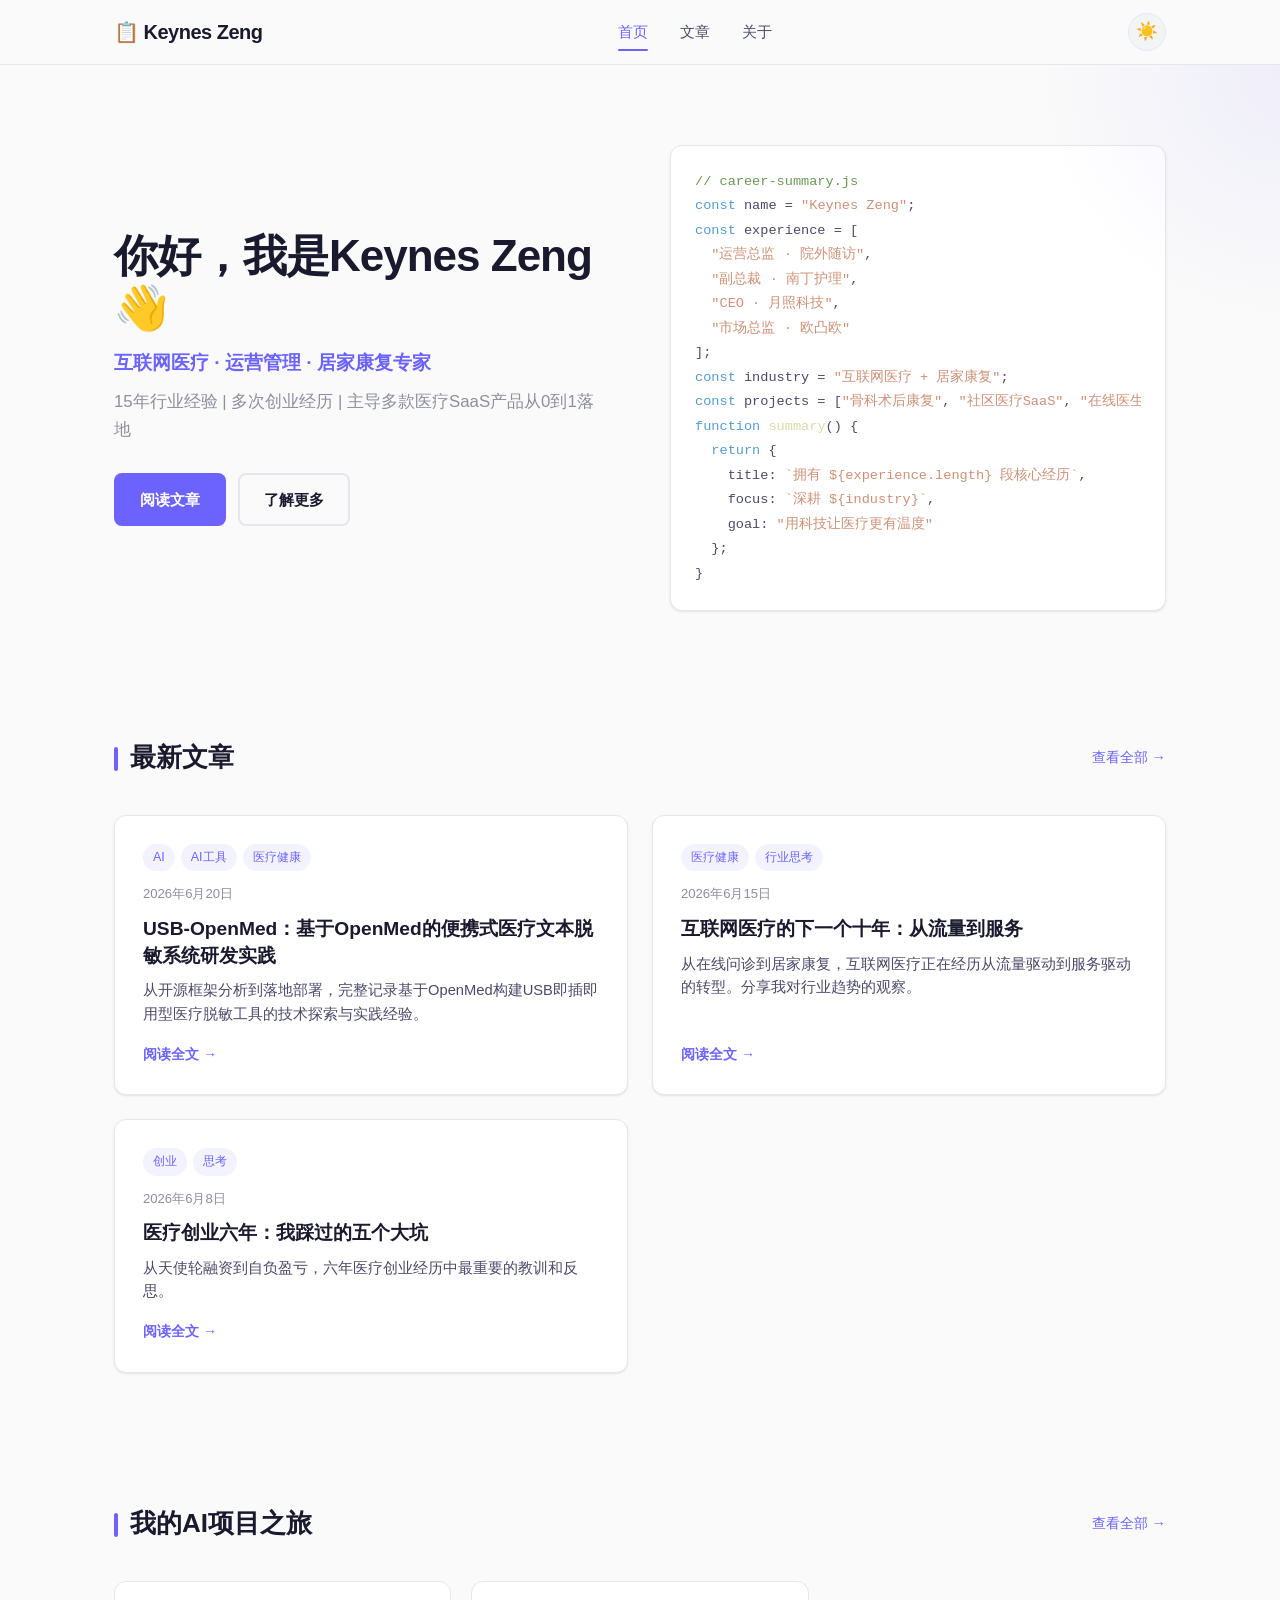
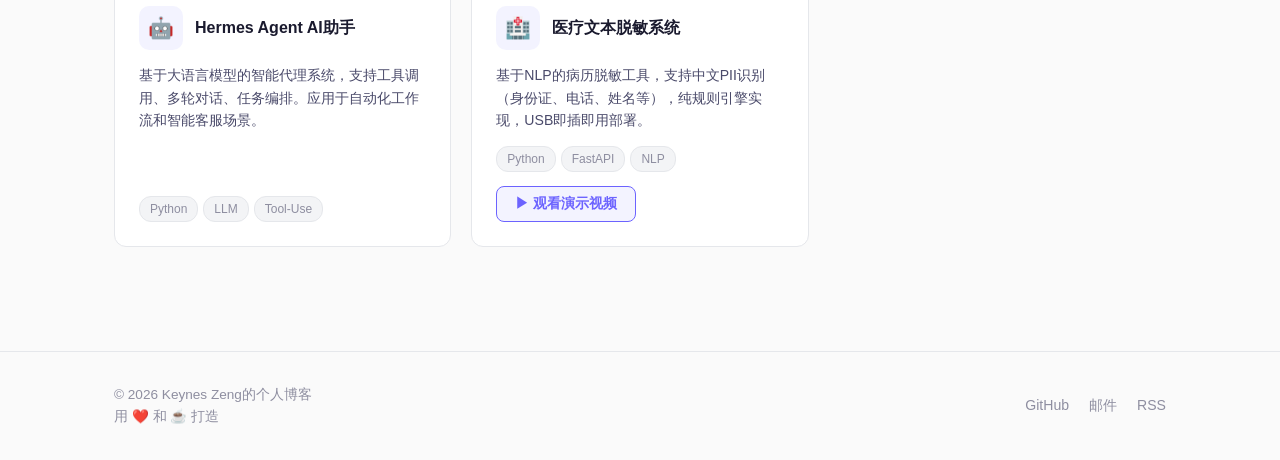
==== index.html @ 58625c30 "feat: 个人博客网站 v1.0 - 首页：Hero 区域 + 最新文章 + AI项目展示 - 文章列表页：标签筛选 + 分页 - 文章详情页：支持渲染文章正文 - 关于页：个人简介 + 工作经历 " ====
<!DOCTYPE html>
<html lang="zh-CN">
<head>
    <meta charset="UTF-8">
    <meta name="viewport" content="width=device-width, initial-scale=1.0">
    <title>Keynes Zeng | 个人博客</title>
    <meta name="description" content="Keynes Zeng的个人博客，分享医疗健康、运营管理与创业思考">
    <link rel="stylesheet" href="css/style.css">
</head>
<body>
    <!-- 导航栏 -->
    <header class="header">
        <div class="container header-inner">
            <a href="/" class="logo">📋 Keynes Zeng</a>
            <nav class="nav">
                <a href="/" class="nav-link active">首页</a>
                <a href="/blog.html" class="nav-link">文章</a>
                <a href="/about.html" class="nav-link">关于</a>
            </nav>
            <button id="themeToggle" class="theme-toggle" aria-label="切换主题">
                <span class="icon-sun">☀️</span>
                <span class="icon-moon">🌙</span>
            </button>
            <button class="mobile-menu-btn" id="mobileMenuBtn" aria-label="菜单">
                <span></span><span></span><span></span>
            </button>
        </div>
        <nav class="mobile-nav" id="mobileNav">
            <a href="/" class="nav-link active">首页</a>
            <a href="/blog.html" class="nav-link">文章</a>
            <a href="/about.html" class="nav-link">关于</a>
        </nav>
    </header>

    <!-- Hero 区域 -->
    <section class="hero">
        <div class="container">
            <div class="hero-content">
                <h1 class="hero-title">你好，我是Keynes Zeng 👋</h1>
                <p class="hero-subtitle">互联网医疗 · 运营管理 · 居家康复专家</p>
                <p class="hero-desc">15年行业经验 | 多次创业经历 | 主导多款医疗SaaS产品从0到1落地</p>
                <div class="hero-actions">
                    <a href="/blog.html" class="btn btn-primary">阅读文章</a>
                    <a href="/about.html" class="btn btn-outline">了解更多</a>
                </div>
            </div>
            <div class="hero-visual">
                <div class="hero-code-block">
                    <pre><code><span class="code-comment">// career-summary.js</span>
<span class="code-keyword">const</span> name = <span class="code-string">"Keynes Zeng"</span>;
<span class="code-keyword">const</span> experience = [
  <span class="code-string">"运营总监 · 院外随访"</span>,
  <span class="code-string">"副总裁 · 南丁护理"</span>,
  <span class="code-string">"CEO · 月照科技"</span>,
  <span class="code-string">"市场总监 · 欧凸欧"</span>
];
<span class="code-keyword">const</span> industry = <span class="code-string">"互联网医疗 + 居家康复"</span>;
<span class="code-keyword">const</span> projects = [<span class="code-string">"骨科术后康复"</span>, <span class="code-string">"社区医疗SaaS"</span>, <span class="code-string">"在线医生APP"</span>];
<span class="code-keyword">function</span> <span class="code-fn">summary</span>() {
  <span class="code-keyword">return</span> {
    title: <span class="code-string">`拥有 ${experience.length} 段核心经历`</span>,
    focus: <span class="code-string">`深耕 ${industry}`</span>,
    goal: <span class="code-string">"用科技让医疗更有温度"</span>
  };
}</code></pre>
                </div>
            </div>
        </div>
    </section>

    <!-- 最新文章 -->
    <section class="section">
        <div class="container">
            <div class="section-header">
                <h2 class="section-title">最新文章</h2>
                <a href="/blog.html" class="section-more">查看全部 →</a>
            </div>
            <div class="posts-grid" id="latestPosts">
                <!-- 由 JS 动态渲染 -->
            </div>
        </div>
    </section>

    <!-- 我的AI项目之旅 -->
    <section class="section">
        <div class="container">
            <div class="section-header">
                <h2 class="section-title">我的AI项目之旅</h2>
                <a href="/blog.html?tag=AI" class="section-more">查看全部 →</a>
            </div>
            <div class="ai-projects" id="aiProjects">
                <!-- 由JS动态渲染 -->
            </div>
        </div>
    </section>

    <!-- 视频播放弹窗 -->
    <div id="videoModal" class="video-modal" aria-hidden="true">
      <div class="video-modal-content">
        <button class="video-modal-close" aria-label="关闭">×</button>
        <video id="modalVideo" controls playsinline preload="metadata">
          <source src="" type="video/quicktime">
          <source src="" type="video/mp4">
          您的浏览器不支持 HTML5 视频播放。
        </video>
      </div>
    </div>

    <!-- 页脚 -->
    <footer class="footer">
        <div class="container footer-inner">
            <div class="footer-info">
                <p>© <span id="year"></span> Keynes Zeng的个人博客</p>
                <p>用 ❤️ 和 ☕ 打造</p>
            </div>
            <div class="footer-links">
                <a href="https://github.com" target="_blank" rel="noopener">GitHub</a>
                <a href="mailto:hello@example.com">邮件</a>
                <a href="#">RSS</a>
            </div>
        </div>
    </footer>

    <script src="js/posts.js"></script>
    <script src="js/main.js"></script>
</body>
</html>
---- css/style.css ----
/* ===== CSS 变量 & 重置 ===== */
:root {
  --bg-primary: #fafafa;
  --bg-secondary: #ffffff;
  --bg-alt: #f3f4f6;
  --text-primary: #1a1a2e;
  --text-secondary: #4a4a6a;
  --text-muted: #8e8ea0;
  --accent: #6c63ff;
  --accent-hover: #5a52e0;
  --accent-light: rgba(108, 99, 255, 0.08);
  --border: #e5e7eb;
  --card-shadow: 0 1px 3px rgba(0,0,0,0.06), 0 1px 2px rgba(0,0,0,0.04);
  --card-shadow-hover: 0 4px 20px rgba(0,0,0,0.08);
  --radius: 12px;
  --radius-sm: 8px;
  --max-width: 800px;
  --max-width-wide: 1100px;
  --font-sans: -apple-system, BlinkMacSystemFont, "Segoe UI", "PingFang SC", "Hiragino Sans GB", "Microsoft YaHei", sans-serif;
  --font-mono: "SF Mono", "Fira Code", "Cascadia Code", monospace;
  --transition: 0.25s cubic-bezier(0.4, 0, 0.2, 1);
}

/* 暗色模式 */
[data-theme="dark"] {
  --bg-primary: #0f0f23;
  --bg-secondary: #1a1a35;
  --bg-alt: #222244;
  --text-primary: #e8e8f0;
  --text-secondary: #b0b0c8;
  --text-muted: #6e6e8a;
  --accent: #8b83ff;
  --accent-hover: #a09aff;
  --accent-light: rgba(139, 131, 255, 0.12);
  --border: #2d2d50;
  --card-shadow: 0 1px 3px rgba(0,0,0,0.2);
  --card-shadow-hover: 0 4px 20px rgba(0,0,0,0.35);
}

*, *::before, *::after {
  margin: 0;
  padding: 0;
  box-sizing: border-box;
}

html {
  scroll-behavior: smooth;
}

body {
  font-family: var(--font-sans);
  background: var(--bg-primary);
  color: var(--text-primary);
  line-height: 1.7;
  transition: background var(--transition), color var(--transition);
  -webkit-font-smoothing: antialiased;
}

a {
  color: var(--accent);
  text-decoration: none;
  transition: color var(--transition);
}
a:hover { color: var(--accent-hover); }

img { max-width: 100%; height: auto; }

.container {
  max-width: var(--max-width-wide);
  margin: 0 auto;
  padding: 0 24px;
}

/* ===== 导航栏 ===== */
.header {
  position: sticky;
  top: 0;
  z-index: 100;
  background: rgba(250, 250, 250, 0.8);
  backdrop-filter: blur(12px);
  -webkit-backdrop-filter: blur(12px);
  border-bottom: 1px solid var(--border);
  transition: background var(--transition), border-color var(--transition);
}
[data-theme="dark"] .header {
  background: rgba(15, 15, 35, 0.8);
}

.header-inner {
  display: flex;
  align-items: center;
  justify-content: space-between;
  height: 64px;
}

.logo {
  font-size: 1.25rem;
  font-weight: 700;
  color: var(--text-primary) !important;
  letter-spacing: -0.5px;
}
.logo:hover { color: var(--accent) !important; }

.nav { display: flex; gap: 32px; }
.nav-link {
  color: var(--text-secondary) !important;
  font-size: 0.938rem;
  font-weight: 500;
  position: relative;
  padding: 4px 0;
}
.nav-link::after {
  content: '';
  position: absolute;
  bottom: -2px;
  left: 0;
  width: 0;
  height: 2px;
  background: var(--accent);
  transition: width var(--transition);
  border-radius: 1px;
}
.nav-link:hover { color: var(--accent) !important; }
.nav-link:hover::after { width: 100%; }
.nav-link.active { color: var(--accent) !important; }
.nav-link.active::after { width: 100%; }

.theme-toggle {
  background: var(--bg-alt);
  border: 1px solid var(--border);
  border-radius: 50%;
  width: 38px;
  height: 38px;
  display: flex;
  align-items: center;
  justify-content: center;
  cursor: pointer;
  font-size: 1.1rem;
  transition: all var(--transition);
  color: var(--text-primary);
}
.theme-toggle:hover {
  border-color: var(--accent);
  background: var(--accent-light);
}
.icon-sun, .icon-moon { line-height: 1; }
[data-theme="dark"] .icon-sun { display: none; }
[data-theme="light"] .icon-moon { display: none; }

.mobile-menu-btn {
  display: none;
  background: none;
  border: none;
  cursor: pointer;
  padding: 8px;
  flex-direction: column;
  gap: 4px;
}
.mobile-menu-btn span {
  display: block;
  width: 22px;
  height: 2px;
  background: var(--text-primary);
  border-radius: 2px;
  transition: all var(--transition);
}
.mobile-nav {
  display: none;
  padding: 16px 24px 20px;
  border-bottom: 1px solid var(--border);
  background: var(--bg-secondary);
}
.mobile-nav .nav-link {
  display: block;
  padding: 10px 0;
  font-size: 1rem;
}

/* ===== Hero ===== */
.hero {
  padding: 80px 0 60px;
  position: relative;
  overflow: hidden;
}
.hero::before {
  content: '';
  position: absolute;
  top: -40%;
  right: -20%;
  width: 500px;
  height: 500px;
  background: radial-gradient(circle, var(--accent-light) 0%, transparent 70%);
  pointer-events: none;
}
.hero .container {
  display: flex;
  align-items: center;
  gap: 60px;
}
.hero-content { flex: 1; }
.hero-title {
  font-size: 2.75rem;
  font-weight: 800;
  line-height: 1.2;
  margin-bottom: 12px;
  letter-spacing: -1px;
}
.hero-subtitle {
  font-size: 1.2rem;
  color: var(--accent);
  font-weight: 600;
  margin-bottom: 8px;
}
.hero-desc {
  font-size: 1.05rem;
  color: var(--text-muted);
  margin-bottom: 28px;
}
.hero-actions { display: flex; gap: 12px; }
.hero-visual { flex: 1; min-width: 0; }

.hero-code-block {
  background: var(--bg-secondary);
  border: 1px solid var(--border);
  border-radius: var(--radius);
  padding: 24px;
  box-shadow: var(--card-shadow);
}
.hero-code-block pre {
  font-family: var(--font-mono);
  font-size: 0.85rem;
  line-height: 1.8;
  overflow-x: auto;
  color: var(--text-secondary);
}
.code-comment { color: #6a9955; }
.code-keyword { color: #569cd6; }
.code-string { color: #ce9178; }
.code-fn { color: #dcdcaa; }
.code-built { color: #4ec9b0; }

/* ===== 按钮 ===== */
.btn {
  display: inline-flex;
  align-items: center;
  gap: 8px;
  padding: 12px 24px;
  border-radius: var(--radius-sm);
  font-size: 0.938rem;
  font-weight: 600;
  cursor: pointer;
  transition: all var(--transition);
  border: 2px solid transparent;
}
.btn-primary {
  background: var(--accent);
  color: #fff !important;
}
.btn-primary:hover {
  background: var(--accent-hover);
  transform: translateY(-1px);
  box-shadow: 0 4px 12px rgba(108, 99, 255, 0.3);
}
.btn-outline {
  border-color: var(--border);
  color: var(--text-primary) !important;
  background: transparent;
}
.btn-outline:hover {
  border-color: var(--accent);
  color: var(--accent) !important;
}

/* ===== 通用 Section ===== */
.section {
  padding: 64px 0;
}
.section-alt { background: var(--bg-alt); }

.section-header {
  display: flex;
  align-items: center;
  justify-content: space-between;
  margin-bottom: 36px;
}
.section-title {
  font-size: 1.625rem;
  font-weight: 700;
  position: relative;
}
.section-title::before {
  content: '';
  display: inline-block;
  width: 4px;
  height: 24px;
  background: var(--accent);
  border-radius: 2px;
  margin-right: 12px;
  vertical-align: middle;
}
.section-more {
  font-size: 0.9rem;
  font-weight: 500;
  color: var(--accent);
}

/* ===== 文章卡片 ===== */
.posts-grid {
  display: grid;
  grid-template-columns: repeat(auto-fill, minmax(340px, 1fr));
  gap: 24px;
}

.post-card {
  background: var(--bg-secondary);
  border: 1px solid var(--border);
  border-radius: var(--radius);
  padding: 28px;
  box-shadow: var(--card-shadow);
  transition: all var(--transition);
  display: flex;
  flex-direction: column;
}
.post-card:hover {
  transform: translateY(-3px);
  box-shadow: var(--card-shadow-hover);
  border-color: var(--accent);
}

.post-tags {
  display: flex;
  flex-wrap: wrap;
  gap: 6px;
  margin-bottom: 12px;
}
.post-tag {
  display: inline-block;
  padding: 3px 10px;
  border-radius: 20px;
  font-size: 0.78rem;
  font-weight: 500;
  background: var(--accent-light);
  color: var(--accent);
}
.post-date {
  font-size: 0.82rem;
  color: var(--text-muted);
  margin-bottom: 10px;
}
.post-card h3 {
  font-size: 1.2rem;
  font-weight: 700;
  margin-bottom: 10px;
  line-height: 1.4;
}
.post-card h3 a {
  color: var(--text-primary) !important;
}
.post-card h3 a:hover { color: var(--accent) !important; }
.post-excerpt {
  color: var(--text-secondary);
  font-size: 0.92rem;
  line-height: 1.6;
  margin-bottom: 16px;
  flex: 1;
}
.post-read-more {
  font-size: 0.88rem;
  font-weight: 600;
  color: var(--accent);
  align-self: flex-start;
}

/* ===== 文章详情页 ===== */
.post-article {
  max-width: var(--max-width);
  margin: 0 auto;
}
.post-article-header {
  text-align: center;
  margin-bottom: 48px;
}
.post-article-header h1 {
  font-size: 2.2rem;
  font-weight: 800;
  line-height: 1.3;
  margin-bottom: 16px;
  letter-spacing: -0.5px;
}
.post-article-header .post-meta {
  display: flex;
  justify-content: center;
  gap: 16px;
  color: var(--text-muted);
  font-size: 0.9rem;
}
.post-article-body {
  font-size: 1.05rem;
  line-height: 1.85;
  color: var(--text-secondary);
}
.post-article-body h2 {
  font-size: 1.5rem;
  margin: 36px 0 16px;
  color: var(--text-primary);
}
.post-article-body h3 {
  font-size: 1.25rem;
  margin: 28px 0 12px;
  color: var(--text-primary);
}
.post-article-body p {
  margin-bottom: 20px;
}
.post-article-body ul, .post-article-body ol {
  margin: 12px 0 20px 24px;
}
.post-article-body li { margin-bottom: 6px; }
.post-article-body blockquote {
  border-left: 4px solid var(--accent);
  padding: 12px 20px;
  margin: 24px 0;
  background: var(--accent-light);
  border-radius: 0 var(--radius-sm) var(--radius-sm) 0;
  color: var(--text-secondary);
}
.post-article-body table {
  width: 100%;
  border-collapse: collapse;
  margin: 20px 0;
  font-size: 0.92rem;
}
.post-article-body th,
.post-article-body td {
  border: 1px solid var(--border);
  padding: 10px 14px;
  text-align: left;
}
.post-article-body th {
  background: var(--bg-alt);
  font-weight: 600;
  color: var(--text-primary);
}
.post-article-body td {
  color: var(--text-secondary);
}
.post-article-body tr:nth-child(even) td {
  background: var(--bg-alt);
}
.post-article-body ol {
  margin: 12px 0 20px 24px;
  list-style-type: decimal;
}
.post-article-body pre {
  background: var(--bg-alt);
  border: 1px solid var(--border);
  border-radius: var(--radius-sm);
  padding: 20px;
  overflow-x: auto;
  margin: 20px 0;
  font-family: var(--font-mono);
  font-size: 0.88rem;
  line-height: 1.7;
  color: var(--text-primary);
}
.post-article-body code {
  font-family: var(--font-mono);
  font-size: 0.88em;
  background: var(--accent-light);
  padding: 2px 6px;
  border-radius: 4px;
}
.post-article-body pre code {
  background: none;
  padding: 0;
}

/* ===== 分类卡片 ===== */
.categories-grid {
  display: grid;
  grid-template-columns: repeat(auto-fill, minmax(220px, 1fr));
  gap: 20px;
}
.category-card {
  background: var(--bg-secondary);
  border: 1px solid var(--border);
  border-radius: var(--radius);
  padding: 28px 24px;
  text-align: center;
  transition: all var(--transition);
  color: var(--text-primary) !important;
  display: block;
}
.category-card:hover {
  transform: translateY(-3px);
  box-shadow: var(--card-shadow-hover);
  border-color: var(--accent);
  color: var(--text-primary) !important;
}
.category-icon {
  font-size: 2rem;
  margin-bottom: 12px;
}
.category-card h3 {
  font-size: 1.1rem;
  font-weight: 700;
  margin-bottom: 6px;
}
.category-card p {
  font-size: 0.85rem;
  color: var(--text-muted);
}

/* ===== 关于页面 ===== */
.page-header {
  padding: 60px 0 20px;
  text-align: center;
}
.page-header h1 {
  font-size: 2.2rem;
  font-weight: 800;
}

.about-content {
  display: flex;
  gap: 48px;
  max-width: var(--max-width);
  margin: 0 auto;
  padding-top: 20px;
}
.about-avatar { flex-shrink: 0; }
.avatar-placeholder {
  width: 160px;
  height: 160px;
  border-radius: 50%;
  background: var(--accent-light);
  display: flex;
  align-items: center;
  justify-content: center;
  font-size: 3.5rem;
  border: 3px solid var(--accent);
}
.avatar-img {
  width: 160px;
  height: 160px;
  border-radius: 50%;
  object-fit: cover;
  border: 3px solid var(--accent);
}

/* 工作经历卡片 */
.exp-item {
  background: var(--bg-secondary);
  border: 1px solid var(--border);
  border-radius: var(--radius);
  padding: 20px 24px;
  margin-bottom: 16px;
  transition: all var(--transition);
}
.exp-item:hover {
  border-color: var(--accent);
  box-shadow: var(--card-shadow-hover);
}
.exp-header {
  display: flex;
  flex-wrap: wrap;
  align-items: baseline;
  gap: 8px;
  margin-bottom: 10px;
}
.exp-header strong {
  font-size: 1.05rem;
  color: var(--text-primary);
}
.exp-role {
  font-size: 0.85rem;
  color: var(--accent);
  font-weight: 600;
  padding: 2px 10px;
  background: var(--accent-light);
  border-radius: 12px;
}
.exp-date {
  font-size: 0.82rem;
  color: var(--text-muted);
  margin-left: auto;
}
.exp-detail {
  list-style: disc;
  padding-left: 20px;
  margin: 8px 0;
}
.exp-detail li {
  color: var(--text-secondary);
  font-size: 0.92rem;
  line-height: 1.7;
}
.exp-result {
  color: var(--text-secondary);
  font-size: 0.9rem;
  margin-top: 6px;
  padding: 8px 12px;
  background: var(--bg-alt);
  border-radius: var(--radius-sm);
}

/* ===== AI项目之旅 ===== */
.ai-projects {
  display: grid;
  grid-template-columns: repeat(auto-fill, minmax(300px, 1fr));
  gap: 20px;
}
.ai-project-card {
  background: var(--bg-secondary);
  border: 1px solid var(--border);
  border-radius: var(--radius);
  padding: 24px;
  transition: all var(--transition);
  display: flex;
  flex-direction: column;
}
.ai-project-card:hover {
  transform: translateY(-3px);
  box-shadow: var(--card-shadow-hover);
  border-color: var(--accent);
}
.ai-project-header {
  display: flex;
  align-items: center;
  gap: 12px;
  margin-bottom: 14px;
}
.ai-project-icon {
  width: 44px;
  height: 44px;
  border-radius: 10px;
  background: var(--accent-light);
  display: flex;
  align-items: center;
  justify-content: center;
  font-size: 1.3rem;
  flex-shrink: 0;
}
.ai-project-header h3 {
  font-size: 1rem;
  font-weight: 700;
  line-height: 1.3;
  color: var(--text-primary);
}
.ai-project-desc {
  color: var(--text-secondary);
  font-size: 0.88rem;
  line-height: 1.6;
  margin-bottom: 14px;
  flex: 1;
}
.ai-project-tools {
  display: flex;
  flex-wrap: wrap;
  gap: 5px;
}
.ai-project-tool {
  font-size: 0.75rem;
  padding: 2px 10px;
  border-radius: 12px;
  background: var(--bg-alt);
  color: var(--text-muted);
  border: 1px solid var(--border);
}
.ai-video-btn {
  margin-top: 14px;
  padding: 8px 18px;
  border: 1px solid var(--accent);
  border-radius: var(--radius-sm);
  background: var(--accent-light);
  color: var(--accent);
  font-size: 0.85rem;
  font-weight: 600;
  cursor: pointer;
  transition: all var(--transition);
  align-self: flex-start;
}
.ai-video-btn:hover {
  background: var(--accent);
  color: #fff;
}

/* ===== 视频弹窗 ===== */
.video-modal {
  position: fixed;
  inset: 0;
  z-index: 1000;
  background: rgba(0, 0, 0, 0.85);
  backdrop-filter: blur(8px);
  -webkit-backdrop-filter: blur(8px);
  display: none;
  align-items: center;
  justify-content: center;
  padding: 40px 20px;
}
.video-modal.active {
  display: flex;
}
.video-modal-content {
  position: relative;
  max-width: 900px;
  width: 100%;
  max-height: 90vh;
  border-radius: var(--radius);
  overflow: hidden;
  background: var(--bg-secondary);
  box-shadow: 0 8px 40px rgba(0, 0, 0, 0.5);
}
.video-modal-close {
  position: absolute;
  top: 10px;
  right: 16px;
  z-index: 10;
  width: 40px;
  height: 40px;
  border: none;
  border-radius: 50%;
  background: rgba(0, 0, 0, 0.7);
  color: #fff;
  font-size: 1.5rem;
  cursor: pointer;
  display: flex;
  align-items: center;
  justify-content: center;
  transition: background var(--transition);
}
.video-modal-close:hover {
  background: rgba(0, 0, 0, 0.9);
}
#modalVideo {
  width: 100%;
  display: block;
  max-height: 80vh;
}
@media (max-width: 600px) {
  #modalVideo {
    max-height: 60vh;
  }
  .video-modal-content {
    border-radius: 0;
  }
}
.about-text { flex: 1; }
.about-text h2 {
  font-size: 1.6rem;
  margin-bottom: 16px;
}
.about-text h3 {
  font-size: 1.15rem;
  margin: 24px 0 12px;
  color: var(--accent);
}
.about-text p {
  color: var(--text-secondary);
  margin-bottom: 14px;
  font-size: 1rem;
  line-height: 1.8;
}

.skills-list {
  display: flex;
  flex-wrap: wrap;
  gap: 8px;
}
.skill-tag {
  padding: 5px 14px;
  border-radius: 20px;
  font-size: 0.82rem;
  font-weight: 500;
  background: var(--accent-light);
  color: var(--accent);
  border: 1px solid transparent;
  transition: all var(--transition);
}
.skill-tag:hover {
  border-color: var(--accent);
}

.contact-list {
  list-style: none;
  padding: 0;
}
.contact-list li {
  padding: 6px 0;
  color: var(--text-secondary);
  font-size: 0.95rem;
}

/* ===== 标签筛选 ===== */
.tag-filters {
  display: flex;
  justify-content: center;
  gap: 10px;
  margin-top: 20px;
  flex-wrap: wrap;
}
.tag-btn {
  padding: 7px 18px;
  border-radius: 20px;
  border: 1px solid var(--border);
  background: var(--bg-secondary);
  color: var(--text-secondary);
  cursor: pointer;
  font-size: 0.88rem;
  font-weight: 500;
  transition: all var(--transition);
}
.tag-btn:hover {
  border-color: var(--accent);
  color: var(--accent);
}
.tag-btn.active {
  background: var(--accent);
  color: #fff;
  border-color: var(--accent);
}

/* ===== 分页 ===== */
.pagination {
  display: flex;
  justify-content: center;
  gap: 8px;
  margin-top: 40px;
}
.page-btn {
  width: 38px;
  height: 38px;
  border-radius: var(--radius-sm);
  border: 1px solid var(--border);
  background: var(--bg-secondary);
  color: var(--text-secondary);
  cursor: pointer;
  font-size: 0.9rem;
  font-weight: 500;
  transition: all var(--transition);
  display: flex;
  align-items: center;
  justify-content: center;
}
.page-btn:hover:not(.active):not(.disabled) {
  border-color: var(--accent);
  color: var(--accent);
}
.page-btn.active {
  background: var(--accent);
  color: #fff;
  border-color: var(--accent);
}
.page-btn.disabled {
  opacity: 0.4;
  cursor: not-allowed;
}

/* ===== 页脚 ===== */
.footer {
  border-top: 1px solid var(--border);
  padding: 32px 0;
  margin-top: 40px;
}
.footer-inner {
  display: flex;
  justify-content: space-between;
  align-items: center;
}
.footer-info p {
  color: var(--text-muted);
  font-size: 0.85rem;
  line-height: 1.6;
}
.footer-links {
  display: flex;
  gap: 20px;
}
.footer-links a {
  color: var(--text-muted) !important;
  font-size: 0.88rem;
}
.footer-links a:hover { color: var(--accent) !important; }

/* ===== 响应式 ===== */
@media (max-width: 768px) {
  .nav { display: none; }
  .mobile-menu-btn { display: flex; }
  .mobile-nav.open { display: block; }

  .hero { padding: 48px 0 40px; }
  .hero .container { flex-direction: column; gap: 32px; }
  .hero-title { font-size: 2rem; }
  .hero-visual { width: 100%; }
  .hero-actions { flex-wrap: wrap; }

  .posts-grid { grid-template-columns: 1fr; }
  .categories-grid { grid-template-columns: repeat(2, 1fr); }

  .about-content { flex-direction: column; align-items: center; text-align: center; }

  .page-header h1 { font-size: 1.8rem; }
  .post-article-header h1 { font-size: 1.6rem; }

  .footer-inner { flex-direction: column; gap: 12px; text-align: center; }

  .section-title { font-size: 1.35rem; }
}

@media (max-width: 480px) {
  .categories-grid { grid-template-columns: 1fr; }
  .container { padding: 0 16px; }
  .hero-title { font-size: 1.7rem; }
}
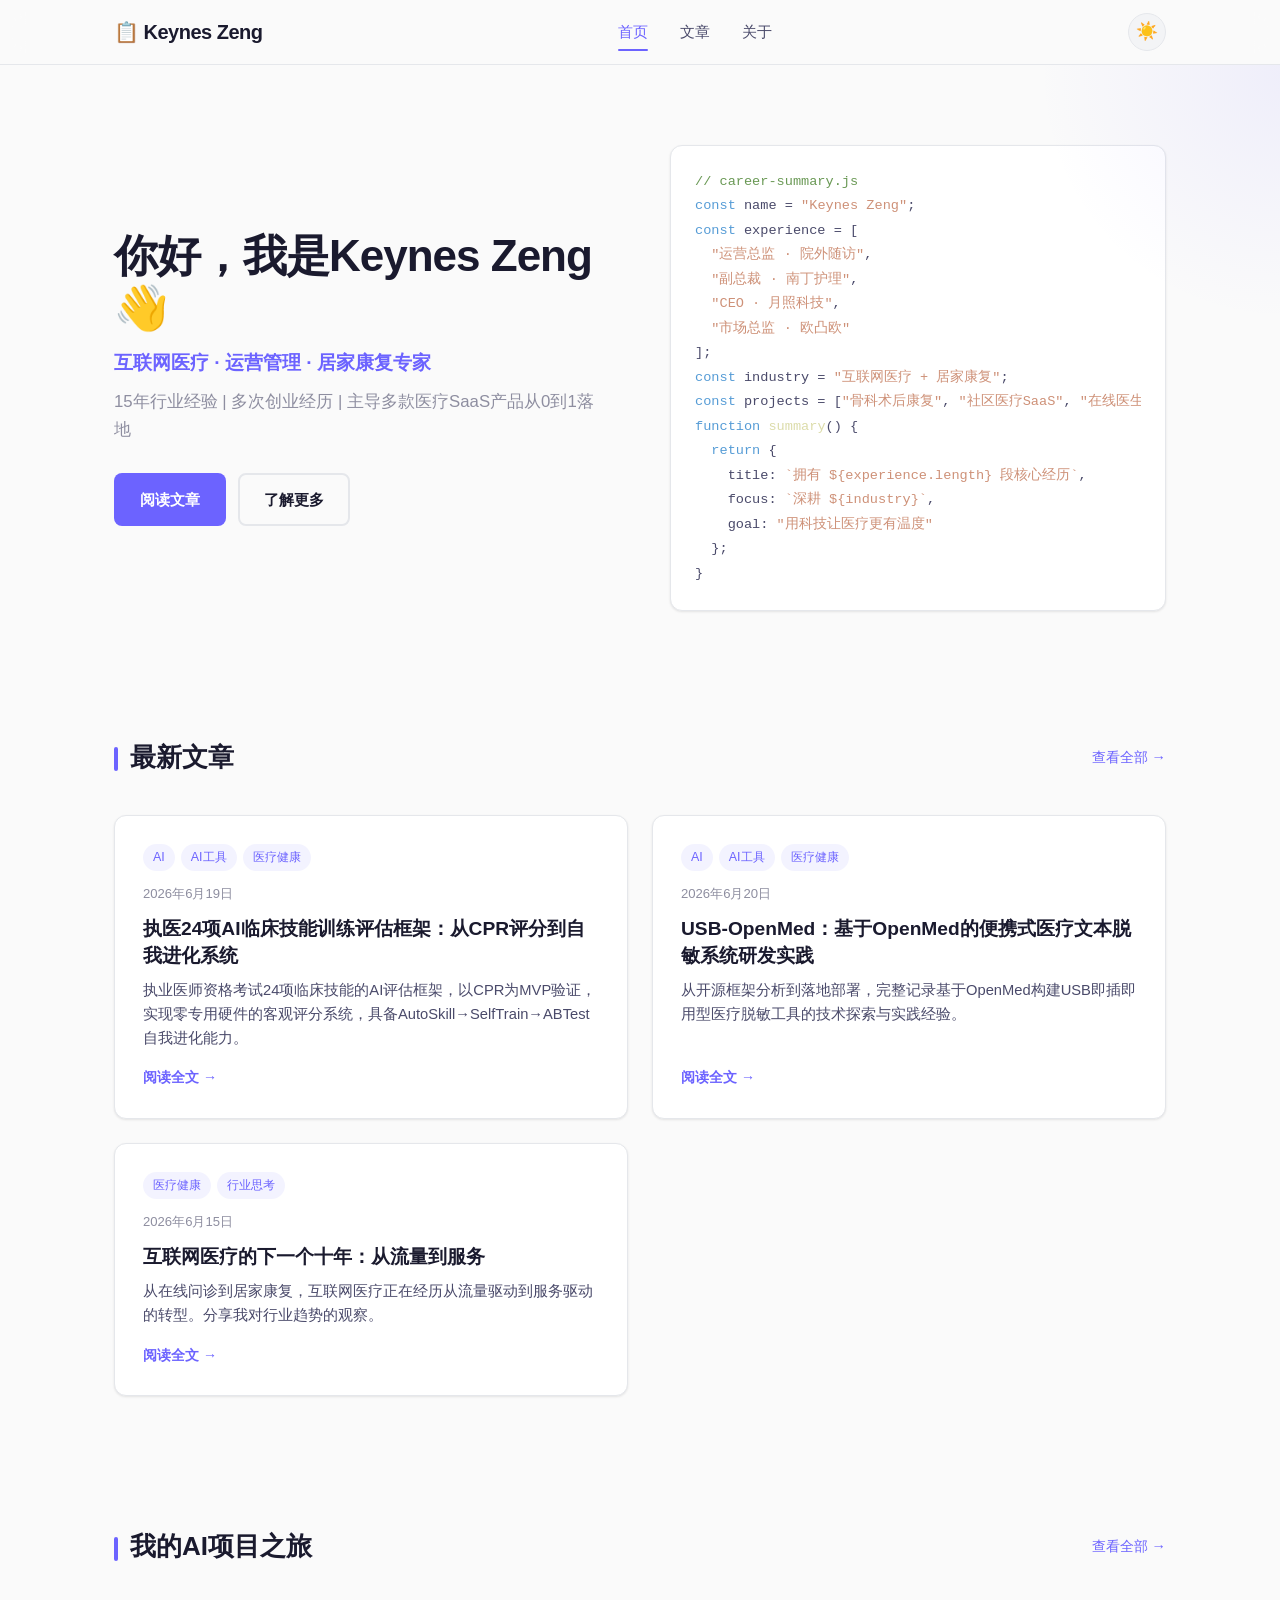
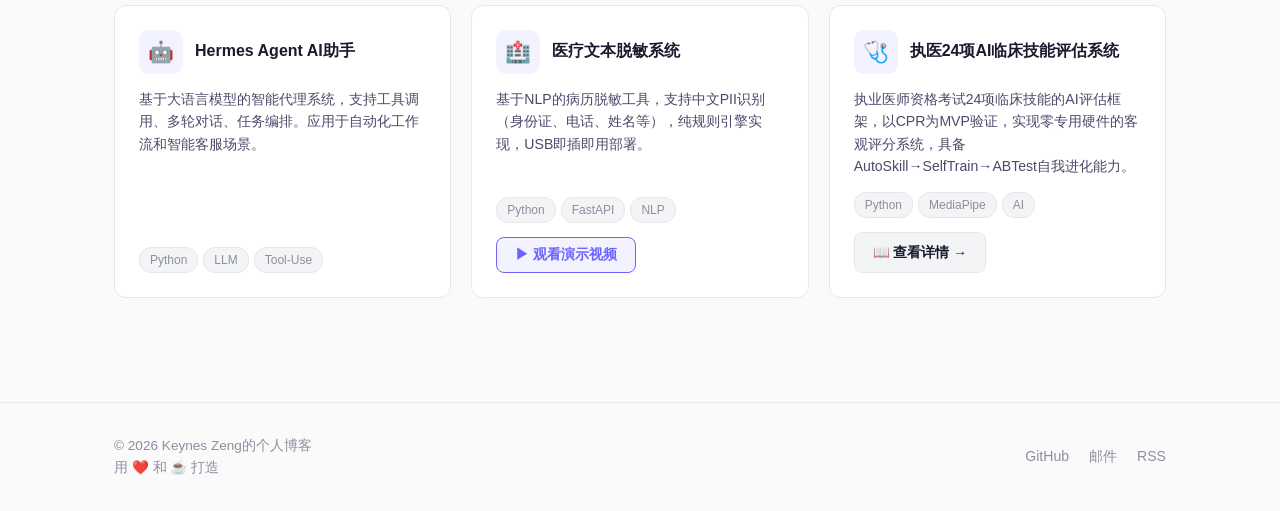
==== commit 2646c827: "feat: GEO优化 - 添加sitemap.xml、robots.txt、Schema.org结构化数据、Meta标签优化、内部链接" ====
--- a/index.html
+++ b/index.html
@@ -3,8 +3,27 @@
 <head>
     <meta charset="UTF-8">
     <meta name="viewport" content="width=device-width, initial-scale=1.0">
-    <title>Keynes Zeng | 个人博客</title>
-    <meta name="description" content="Keynes Zeng的个人博客，分享医疗健康、运营管理与创业思考">
+    <title>Keynes Zeng | 个人博客 - 记录技术、医疗AI项目与日常思考</title>
+    <meta name="description" content="Keynes Zeng 的个人博客，记录技术、医疗AI项目与日常思考。内容包括执医24项AI临床技能评估、USB-OpenMed医疗文本脱敏系统、互联网医疗行业分析等。">
+    <meta name="keywords" content="Keynes Zeng, 个人博客, 医疗AI, AI临床技能评估, USB-OpenMed, 医疗文本脱敏, 执医24项, 开发者博客, CPR评分, MediaPipe, 自我进化系统">
+    <meta name="author" content="Keynes Zeng">
+    <meta name="language" content="zh-CN">
+    <meta name="theme-color" content="#3b82f6">
+    
+    <!-- Open Graph / 社交媒体 -->
+    <meta property="og:type" content="website">
+    <meta property="og:url" content="https://keyneszeng.github.io/keyneszeng/">
+    <meta property="og:title" content="Keynes Zeng | 个人博客">
+    <meta property="og:description" content="记录技术、医疗AI项目与日常思考">
+    <meta property="og:site_name" content="Keynes Zeng 博客">
+    <meta property="og:locale" content="zh_CN">
+    
+    <!-- Twitter Card -->
+    <meta name="twitter:card" content="summary">
+    <meta name="twitter:url" content="https://keyneszeng.github.io/keyneszeng/">
+    <meta name="twitter:title" content="Keynes Zeng | 个人博客">
+    <meta name="twitter:description" content="记录技术、医疗AI项目与日常思考">
+    
     <link rel="stylesheet" href="css/style.css">
 </head>
 <body>
--- a/css/style.css
+++ b/css/style.css
@@ -684,6 +684,27 @@
   background: var(--accent);
   color: #fff;
 }
+.ai-project-link {
+  margin-top: 14px;
+  display: inline-flex;
+  align-items: center;
+  gap: 4px;
+  padding: 8px 18px;
+  border-radius: var(--radius-sm);
+  background: var(--bg-alt);
+  color: var(--text);
+  font-size: 0.85rem;
+  font-weight: 600;
+  text-decoration: none;
+  border: 1px solid var(--border);
+  transition: all var(--transition);
+  align-self: flex-start;
+}
+.ai-project-link:hover {
+  background: var(--accent);
+  color: #fff;
+  border-color: var(--accent);
+}
 
 /* ===== 视频弹窗 ===== */
 .video-modal {
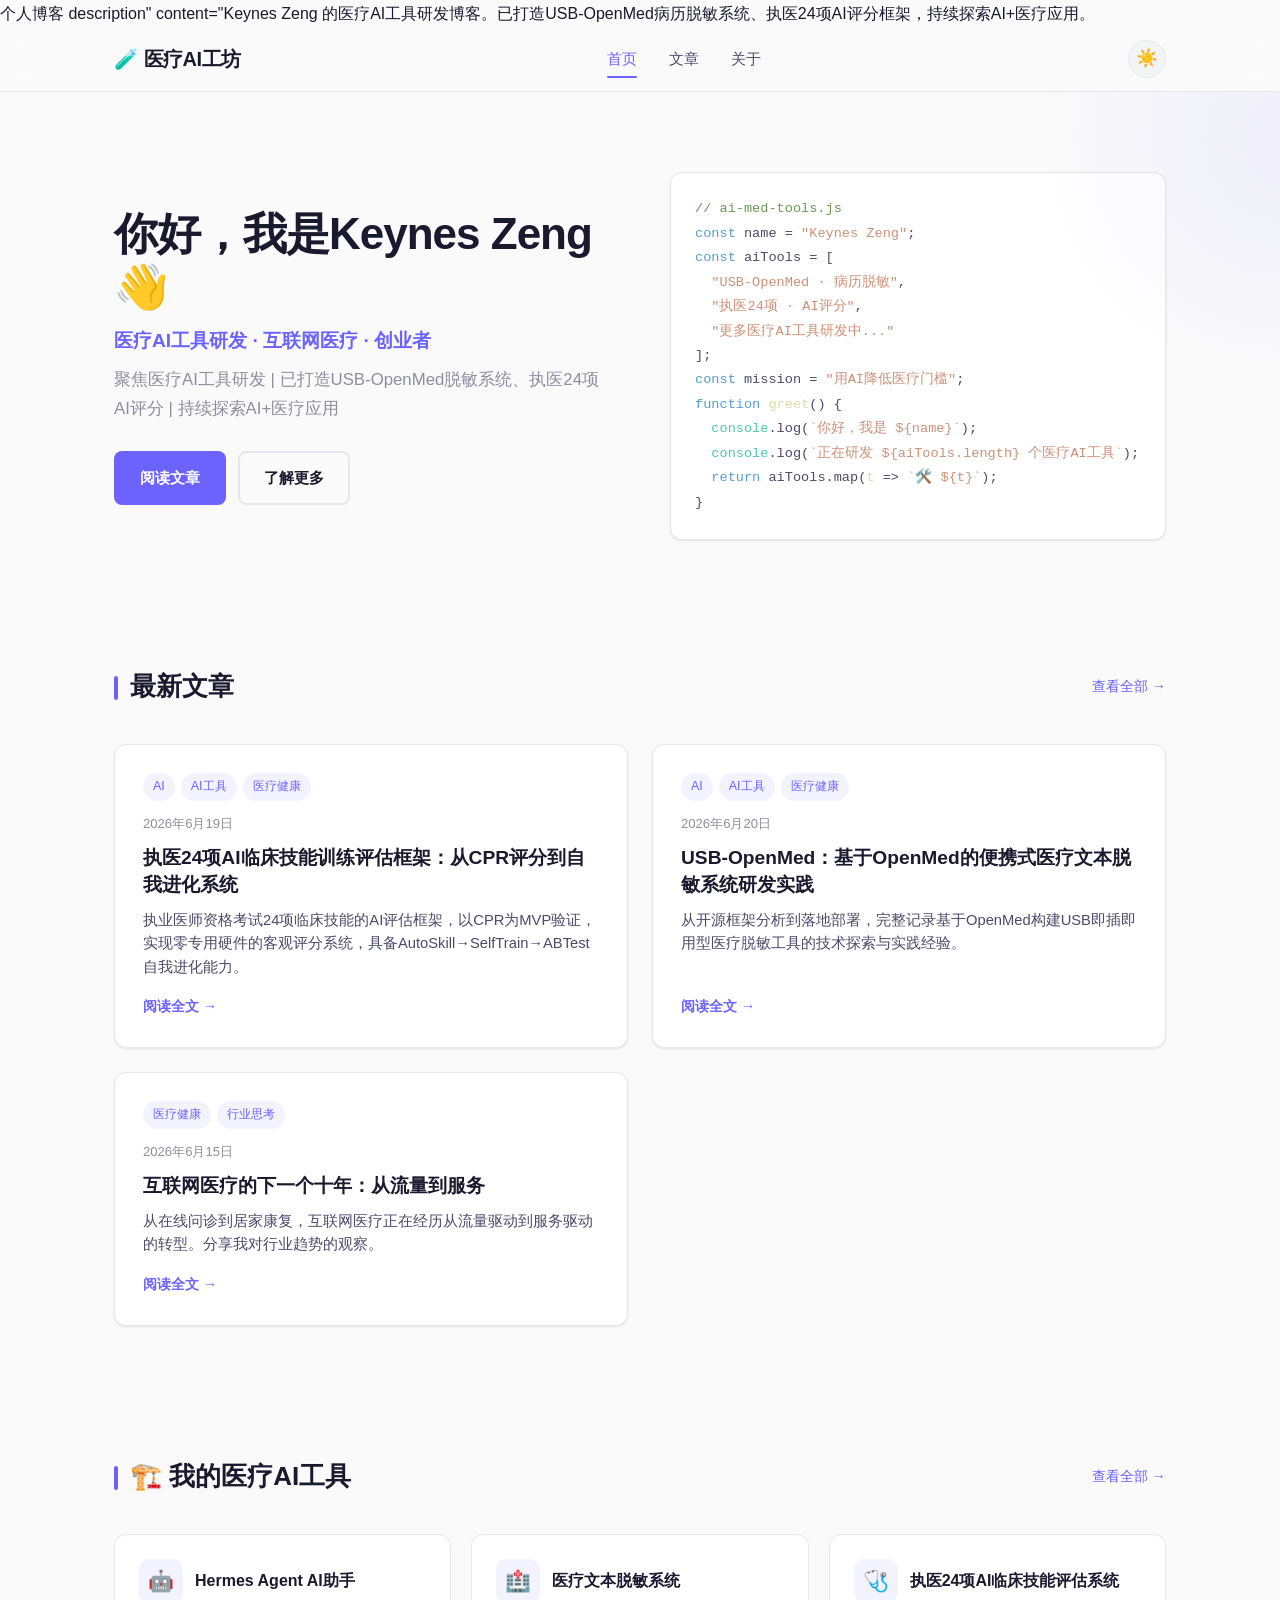
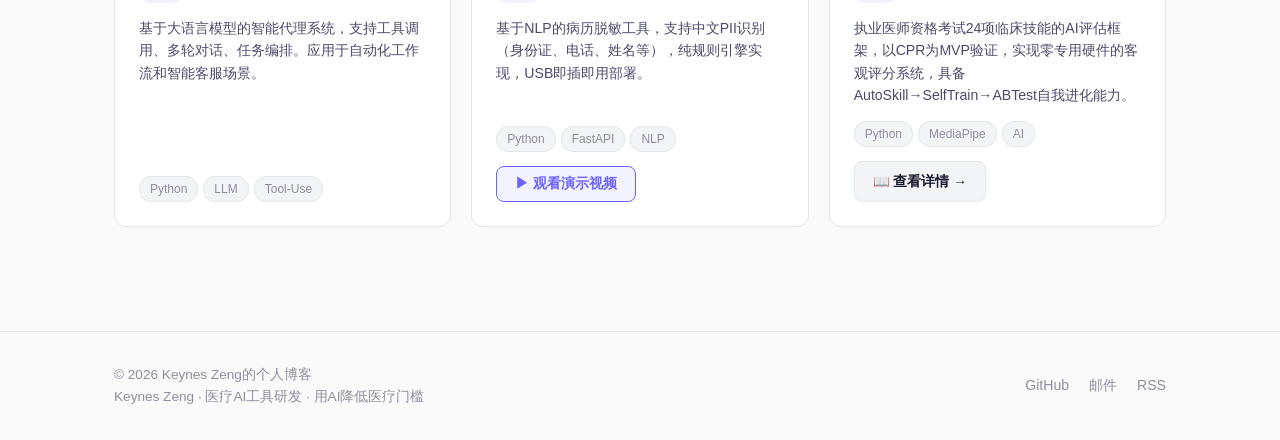
==== commit b95215d0: "feat: 博客格调全面升级 - 从个人博客焕新为医疗AI工坊" ====
--- a/index.html
+++ b/index.html
@@ -3,9 +3,9 @@
 <head>
     <meta charset="UTF-8">
     <meta name="viewport" content="width=device-width, initial-scale=1.0">
-    <title>Keynes Zeng | 个人博客 - 记录技术、医疗AI项目与日常思考</title>
-    <meta name="description" content="Keynes Zeng 的个人博客，记录技术、医疗AI项目与日常思考。内容包括执医24项AI临床技能评估、USB-OpenMed医疗文本脱敏系统、互联网医疗行业分析等。">
-    <meta name="keywords" content="Keynes Zeng, 个人博客, 医疗AI, AI临床技能评估, USB-OpenMed, 医疗文本脱敏, 执医24项, 开发者博客, CPR评分, MediaPipe, 自我进化系统">
+    <title>🧪 医疗AI工坊 | Keynes Zeng · 医疗AI工具研发</title>
+    个人博客 description" content="Keynes Zeng 的医疗AI工具研发博客。已打造USB-OpenMed病历脱敏系统、执医24项AI评分框架，持续探索AI+医疗应用。
+    <meta name="keywords" content="Keynes Zeng, 个人博客, 医疗AI, AI临床技能评估, USB-OpenMed, 医疗文本脱敏, 执医24项, 医疗AI工具研发, CPR评分, MediaPipe">
     <meta name="author" content="Keynes Zeng">
     <meta name="language" content="zh-CN">
     <meta name="theme-color" content="#3b82f6">
@@ -14,15 +14,15 @@
     <meta property="og:type" content="website">
     <meta property="og:url" content="https://keyneszeng.github.io/keyneszeng/">
     <meta property="og:title" content="Keynes Zeng | 个人博客">
-    <meta property="og:description" content="记录技术、医疗AI项目与日常思考">
-    <meta property="og:site_name" content="Keynes Zeng 博客">
+    <meta property="og:description" content="医疗AI工具研发 · 已打造USB-OpenMed病历脱敏系统、执医24项AI评分框架">
+    <meta property="og:site_name" content="医疗AI工坊">
     <meta property="og:locale" content="zh_CN">
     
     <!-- Twitter Card -->
     <meta name="twitter:card" content="summary">
     <meta name="twitter:url" content="https://keyneszeng.github.io/keyneszeng/">
     <meta name="twitter:title" content="Keynes Zeng | 个人博客">
-    <meta name="twitter:description" content="记录技术、医疗AI项目与日常思考">
+    <meta name="twitter:description" content="医疗AI工具研发 · 已打造USB-OpenMed病历脱敏系统、执医24项AI评分框架">
     
     <link rel="stylesheet" href="css/style.css">
 </head>
@@ -30,7 +30,7 @@
     <!-- 导航栏 -->
     <header class="header">
         <div class="container header-inner">
-            <a href="/" class="logo">📋 Keynes Zeng</a>
+            <a href="/" class="logo">🧪 医疗AI工坊</a>
             <nav class="nav">
                 <a href="/" class="nav-link active">首页</a>
                 <a href="/blog.html" class="nav-link">文章</a>
@@ -56,8 +56,8 @@
         <div class="container">
             <div class="hero-content">
                 <h1 class="hero-title">你好，我是Keynes Zeng 👋</h1>
-                <p class="hero-subtitle">互联网医疗 · 运营管理 · 居家康复专家</p>
-                <p class="hero-desc">15年行业经验 | 多次创业经历 | 主导多款医疗SaaS产品从0到1落地</p>
+                <p class="hero-subtitle">医疗AI工具研发 · 互联网医疗 · 创业者</p>
+                <p class="hero-desc">聚焦医疗AI工具研发 | 已打造USB-OpenMed脱敏系统、执医24项AI评分 | 持续探索AI+医疗应用</p>
                 <div class="hero-actions">
                     <a href="/blog.html" class="btn btn-primary">阅读文章</a>
                     <a href="/about.html" class="btn btn-outline">了解更多</a>
@@ -65,22 +65,18 @@
             </div>
             <div class="hero-visual">
                 <div class="hero-code-block">
-                    <pre><code><span class="code-comment">// career-summary.js</span>
+                    <pre><code><span class="code-comment">// ai-med-tools.js</span>
 <span class="code-keyword">const</span> name = <span class="code-string">"Keynes Zeng"</span>;
-<span class="code-keyword">const</span> experience = [
-  <span class="code-string">"运营总监 · 院外随访"</span>,
-  <span class="code-string">"副总裁 · 南丁护理"</span>,
-  <span class="code-string">"CEO · 月照科技"</span>,
-  <span class="code-string">"市场总监 · 欧凸欧"</span>
+<span class="code-keyword">const</span> aiTools = [
+  <span class="code-string">"USB-OpenMed · 病历脱敏"</span>,
+  <span class="code-string">"执医24项 · AI评分"</span>,
+  <span class="code-string">"更多医疗AI工具研发中..."</span>
 ];
-<span class="code-keyword">const</span> industry = <span class="code-string">"互联网医疗 + 居家康复"</span>;
-<span class="code-keyword">const</span> projects = [<span class="code-string">"骨科术后康复"</span>, <span class="code-string">"社区医疗SaaS"</span>, <span class="code-string">"在线医生APP"</span>];
-<span class="code-keyword">function</span> <span class="code-fn">summary</span>() {
-  <span class="code-keyword">return</span> {
-    title: <span class="code-string">`拥有 ${experience.length} 段核心经历`</span>,
-    focus: <span class="code-string">`深耕 ${industry}`</span>,
-    goal: <span class="code-string">"用科技让医疗更有温度"</span>
-  };
+<span class="code-keyword">const</span> mission = <span class="code-string">"用AI降低医疗门槛"</span>;
+<span class="code-keyword">function</span> <span class="code-fn">greet</span>() {
+  <span class="code-built">console</span>.log(<span class="code-string">`你好，我是 ${name}`</span>);
+  <span class="code-built">console</span>.log(<span class="code-string">`正在研发 ${aiTools.length} 个医疗AI工具`</span>);
+  <span class="code-keyword">return</span> aiTools.map(<span class="code-fn">t</span> => <span class="code-string">`🛠️ ${t}`</span>);
 }</code></pre>
                 </div>
             </div>
@@ -104,8 +100,8 @@
     <section class="section">
         <div class="container">
             <div class="section-header">
-                <h2 class="section-title">我的AI项目之旅</h2>
-                <a href="/blog.html?tag=AI" class="section-more">查看全部 →</a>
+                <h2 class="section-title">🏗️ 我的医疗AI工具</h2>
+                <a href="/blog.html?tag=AI工具" class="section-more">查看全部 →</a>
             </div>
             <div class="ai-projects" id="aiProjects">
                 <!-- 由JS动态渲染 -->
@@ -130,7 +126,7 @@
         <div class="container footer-inner">
             <div class="footer-info">
                 <p>© <span id="year"></span> Keynes Zeng的个人博客</p>
-                <p>用 ❤️ 和 ☕ 打造</p>
+                <p>Keynes Zeng · 医疗AI工具研发 · 用AI降低医疗门槛</p>
             </div>
             <div class="footer-links">
                 <a href="https://github.com" target="_blank" rel="noopener">GitHub</a>
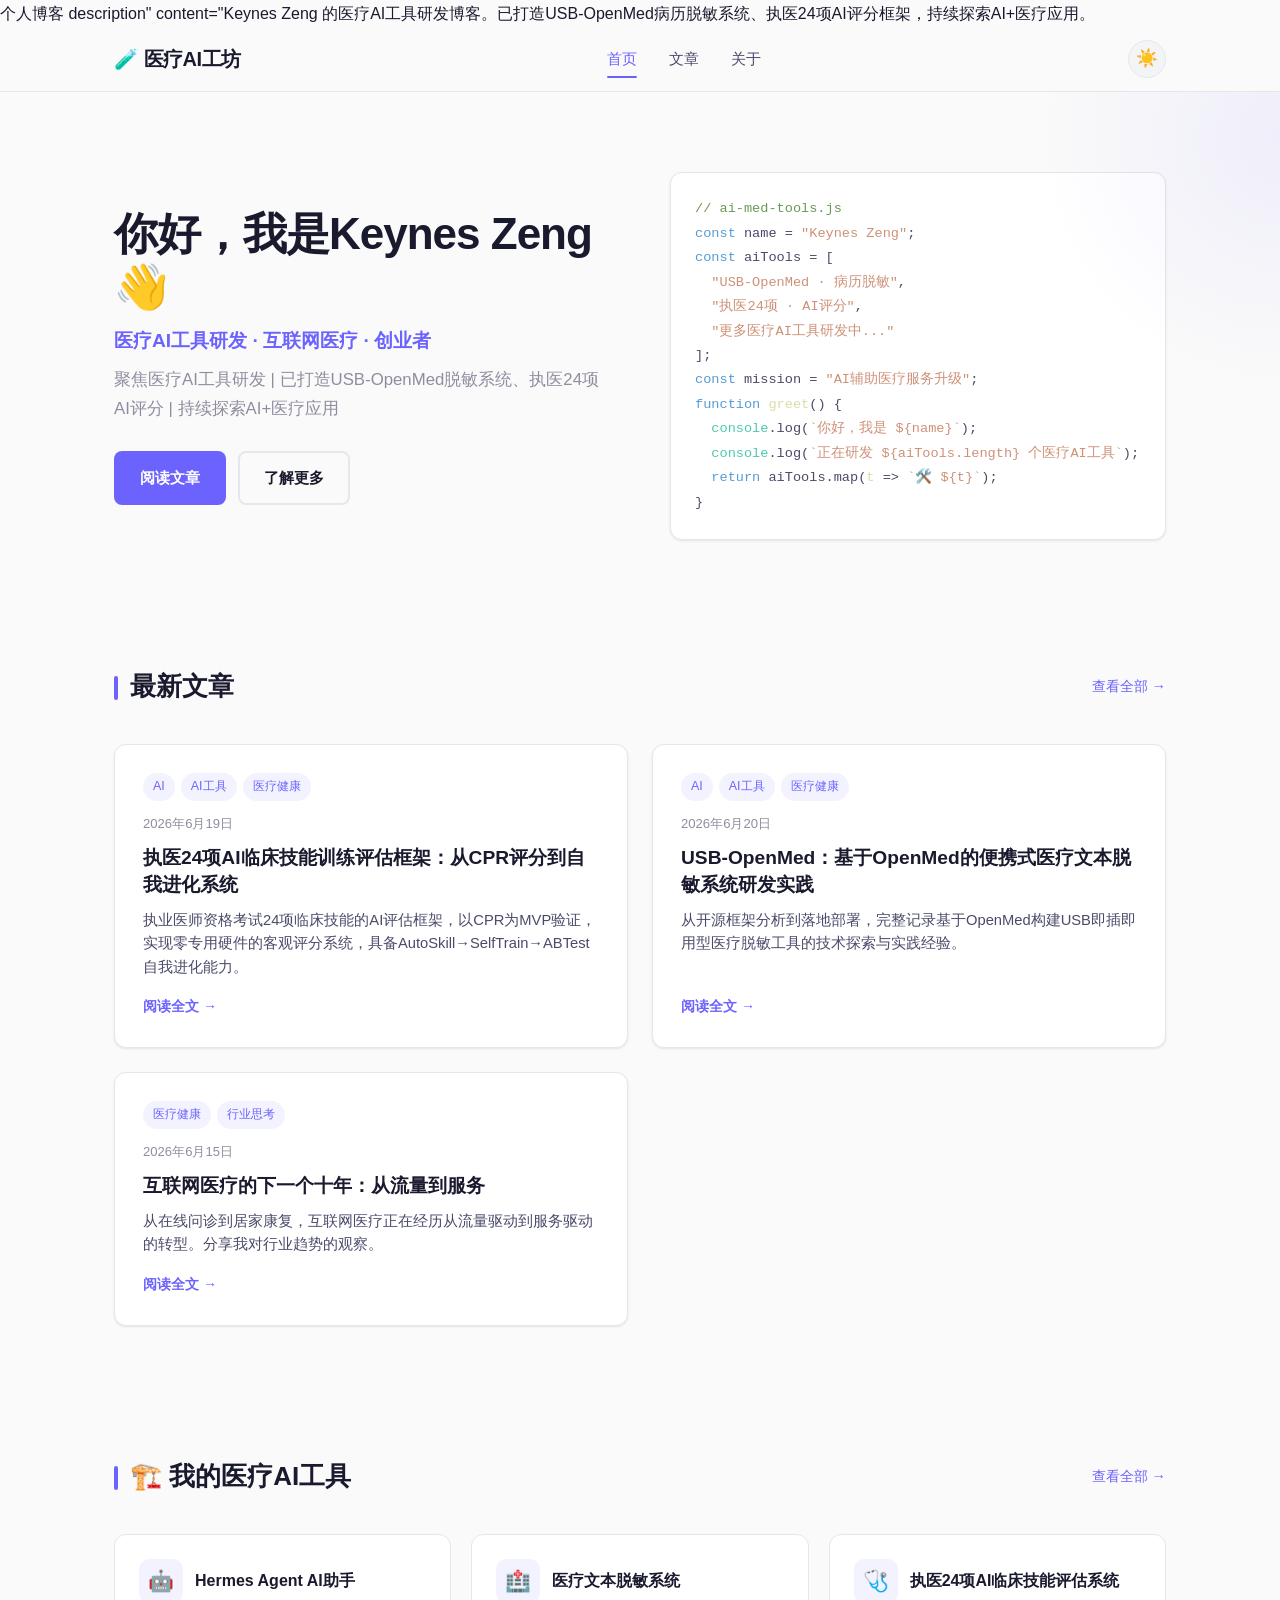
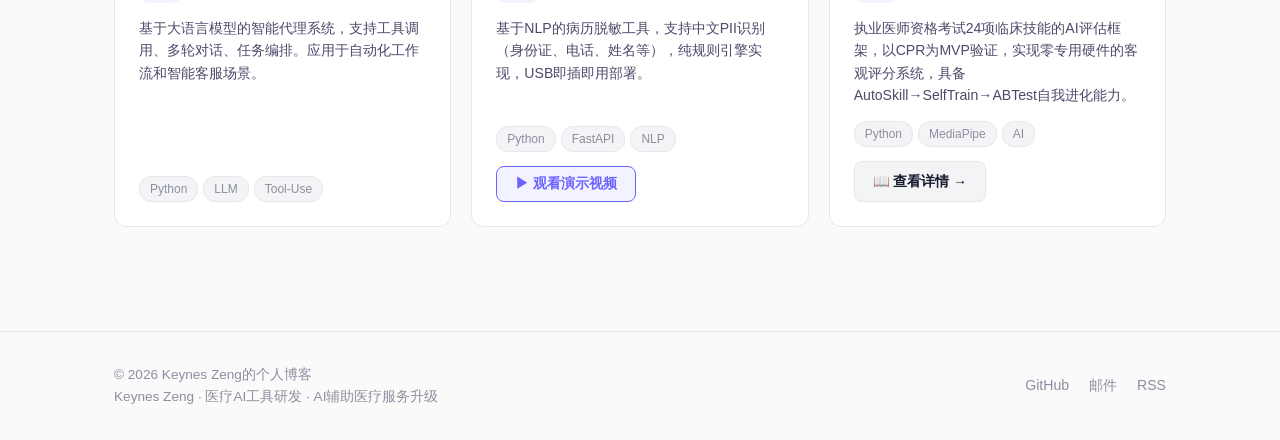
==== commit 367ed323: "style: 更新使命宣言 - 用AI降低医疗门槛 → AI辅助医疗服务升级" ====
--- a/index.html
+++ b/index.html
@@ -72,7 +72,7 @@
   <span class="code-string">"执医24项 · AI评分"</span>,
   <span class="code-string">"更多医疗AI工具研发中..."</span>
 ];
-<span class="code-keyword">const</span> mission = <span class="code-string">"用AI降低医疗门槛"</span>;
+<span class="code-keyword">const</span> mission = <span class="code-string">"AI辅助医疗服务升级"</span>;
 <span class="code-keyword">function</span> <span class="code-fn">greet</span>() {
   <span class="code-built">console</span>.log(<span class="code-string">`你好，我是 ${name}`</span>);
   <span class="code-built">console</span>.log(<span class="code-string">`正在研发 ${aiTools.length} 个医疗AI工具`</span>);
@@ -126,7 +126,7 @@
         <div class="container footer-inner">
             <div class="footer-info">
                 <p>© <span id="year"></span> Keynes Zeng的个人博客</p>
-                <p>Keynes Zeng · 医疗AI工具研发 · 用AI降低医疗门槛</p>
+                <p>Keynes Zeng · 医疗AI工具研发 · AI辅助医疗服务升级</p>
             </div>
             <div class="footer-links">
                 <a href="https://github.com" target="_blank" rel="noopener">GitHub</a>
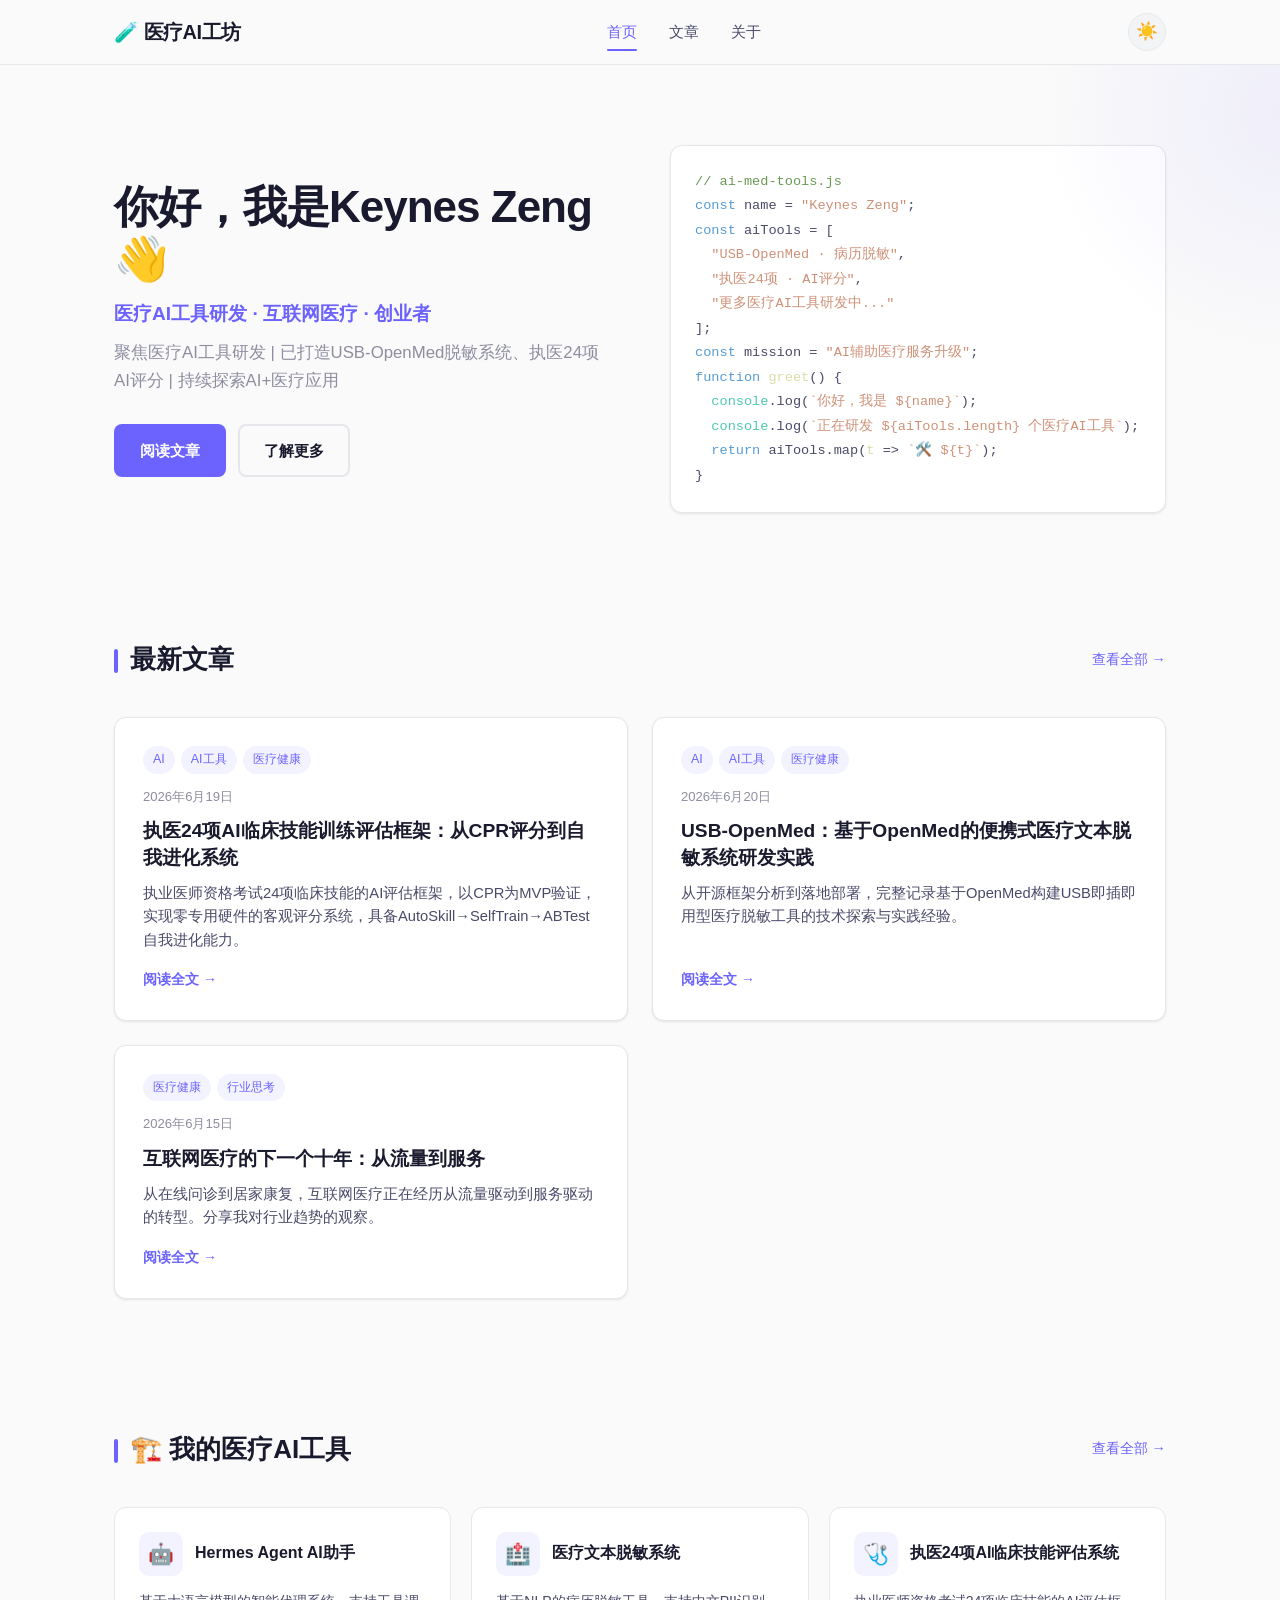
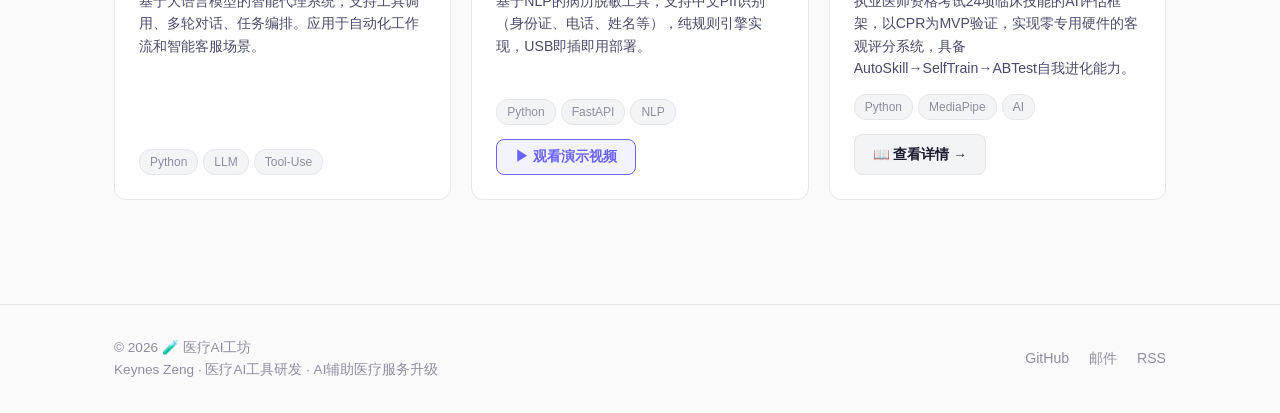
==== commit a0a7afbf: "fix: 全面检查并修复 - 修正破损meta标签、统一品牌名、更新邮箱和GitHub链接" ====
--- a/index.html
+++ b/index.html
@@ -4,7 +4,7 @@
     <meta charset="UTF-8">
     <meta name="viewport" content="width=device-width, initial-scale=1.0">
     <title>🧪 医疗AI工坊 | Keynes Zeng · 医疗AI工具研发</title>
-    个人博客 description" content="Keynes Zeng 的医疗AI工具研发博客。已打造USB-OpenMed病历脱敏系统、执医24项AI评分框架，持续探索AI+医疗应用。
+    <meta name="description" content="Keynes Zeng 的医疗AI工具研发博客。已打造USB-OpenMed病历脱敏系统、执医24项AI评分框架，持续探索AI+医疗应用。">
     <meta name="keywords" content="Keynes Zeng, 个人博客, 医疗AI, AI临床技能评估, USB-OpenMed, 医疗文本脱敏, 执医24项, 医疗AI工具研发, CPR评分, MediaPipe">
     <meta name="author" content="Keynes Zeng">
     <meta name="language" content="zh-CN">
@@ -13,7 +13,7 @@
     <!-- Open Graph / 社交媒体 -->
     <meta property="og:type" content="website">
     <meta property="og:url" content="https://keyneszeng.github.io/keyneszeng/">
-    <meta property="og:title" content="Keynes Zeng | 个人博客">
+    <meta property="og:title" content="🧪 医疗AI工坊 | Keynes Zeng · 医疗AI工具研发">
     <meta property="og:description" content="医疗AI工具研发 · 已打造USB-OpenMed病历脱敏系统、执医24项AI评分框架">
     <meta property="og:site_name" content="医疗AI工坊">
     <meta property="og:locale" content="zh_CN">
@@ -21,7 +21,7 @@
     <!-- Twitter Card -->
     <meta name="twitter:card" content="summary">
     <meta name="twitter:url" content="https://keyneszeng.github.io/keyneszeng/">
-    <meta name="twitter:title" content="Keynes Zeng | 个人博客">
+    <meta name="twitter:title" content="🧪 医疗AI工坊 | Keynes Zeng · 医疗AI工具研发">
     <meta name="twitter:description" content="医疗AI工具研发 · 已打造USB-OpenMed病历脱敏系统、执医24项AI评分框架">
     
     <link rel="stylesheet" href="css/style.css">
@@ -125,12 +125,12 @@
     <footer class="footer">
         <div class="container footer-inner">
             <div class="footer-info">
-                <p>© <span id="year"></span> Keynes Zeng的个人博客</p>
+                <p>© <span id="year"></span> 🧪 医疗AI工坊</p>
                 <p>Keynes Zeng · 医疗AI工具研发 · AI辅助医疗服务升级</p>
             </div>
             <div class="footer-links">
-                <a href="https://github.com" target="_blank" rel="noopener">GitHub</a>
-                <a href="mailto:hello@example.com">邮件</a>
+                <a href="https://github.com/keyneszeng" target="_blank" rel="noopener">GitHub</a>
+                <a href="mailto:keyneszeng@gmail.com">邮件</a>
                 <a href="#">RSS</a>
             </div>
         </div>
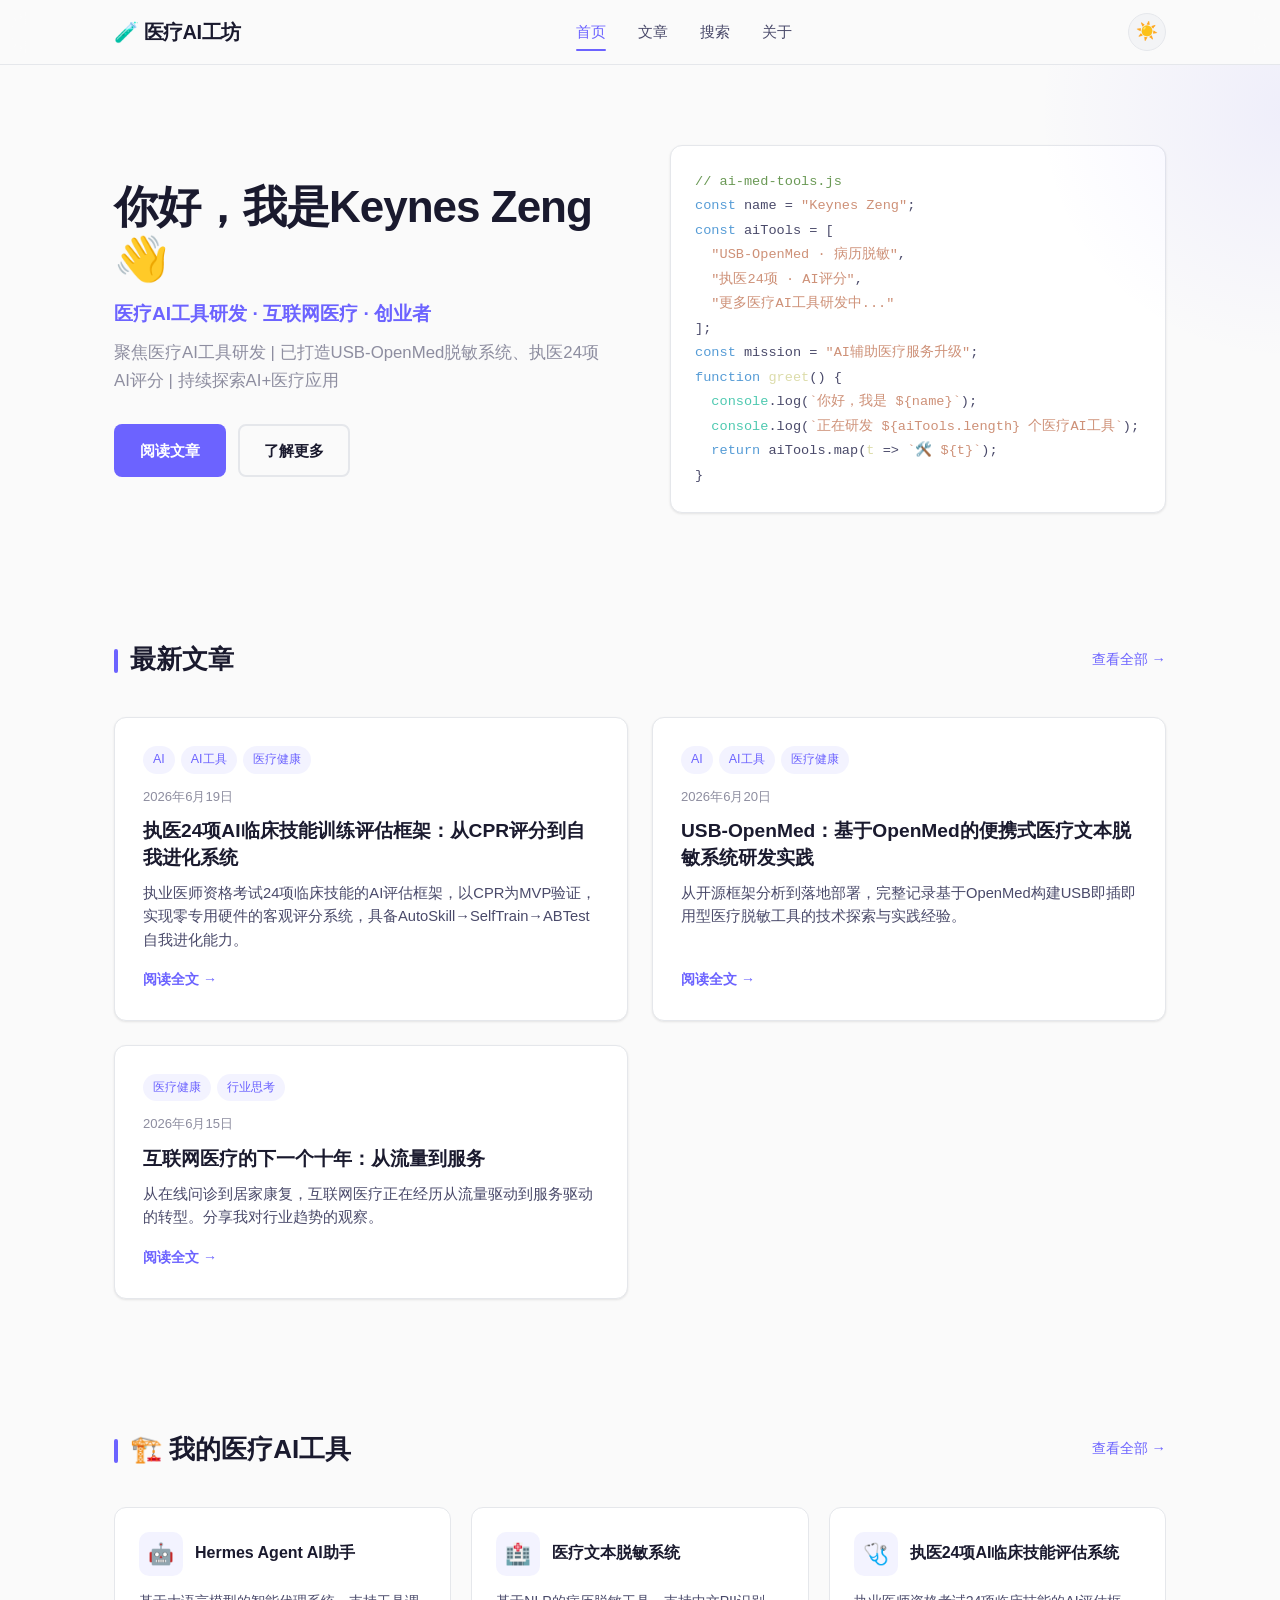
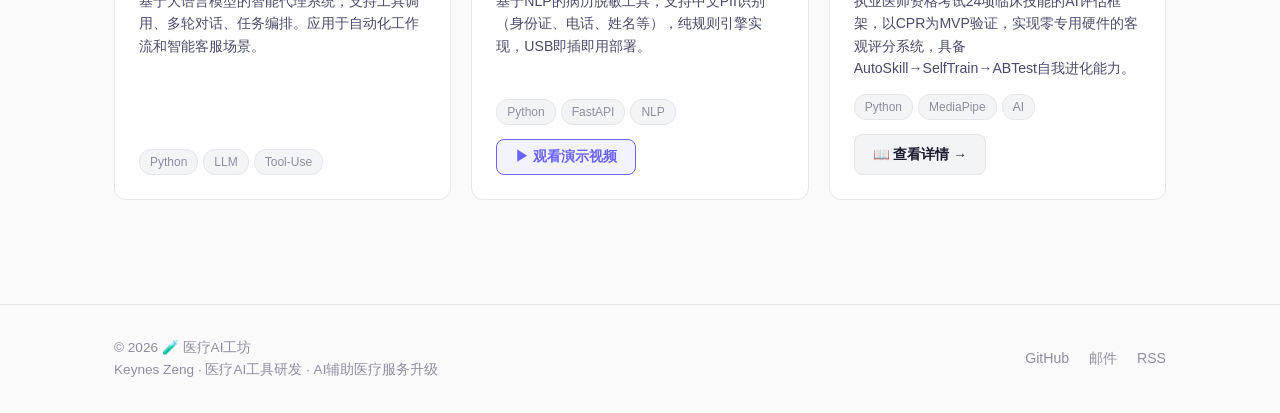
==== commit 11ff7d29: "feat: 添加搜索页面和RSS订阅 - 支持全文搜索、关键词高亮、搜索结果排序" ====
--- a/index.html
+++ b/index.html
@@ -34,6 +34,7 @@
             <nav class="nav">
                 <a href="/" class="nav-link active">首页</a>
                 <a href="/blog.html" class="nav-link">文章</a>
+                <a href="/search.html" class="nav-link">搜索</a>
                 <a href="/about.html" class="nav-link">关于</a>
             </nav>
             <button id="themeToggle" class="theme-toggle" aria-label="切换主题">
@@ -47,6 +48,7 @@
         <nav class="mobile-nav" id="mobileNav">
             <a href="/" class="nav-link active">首页</a>
             <a href="/blog.html" class="nav-link">文章</a>
+            <a href="/search.html" class="nav-link">搜索</a>
             <a href="/about.html" class="nav-link">关于</a>
         </nav>
     </header>
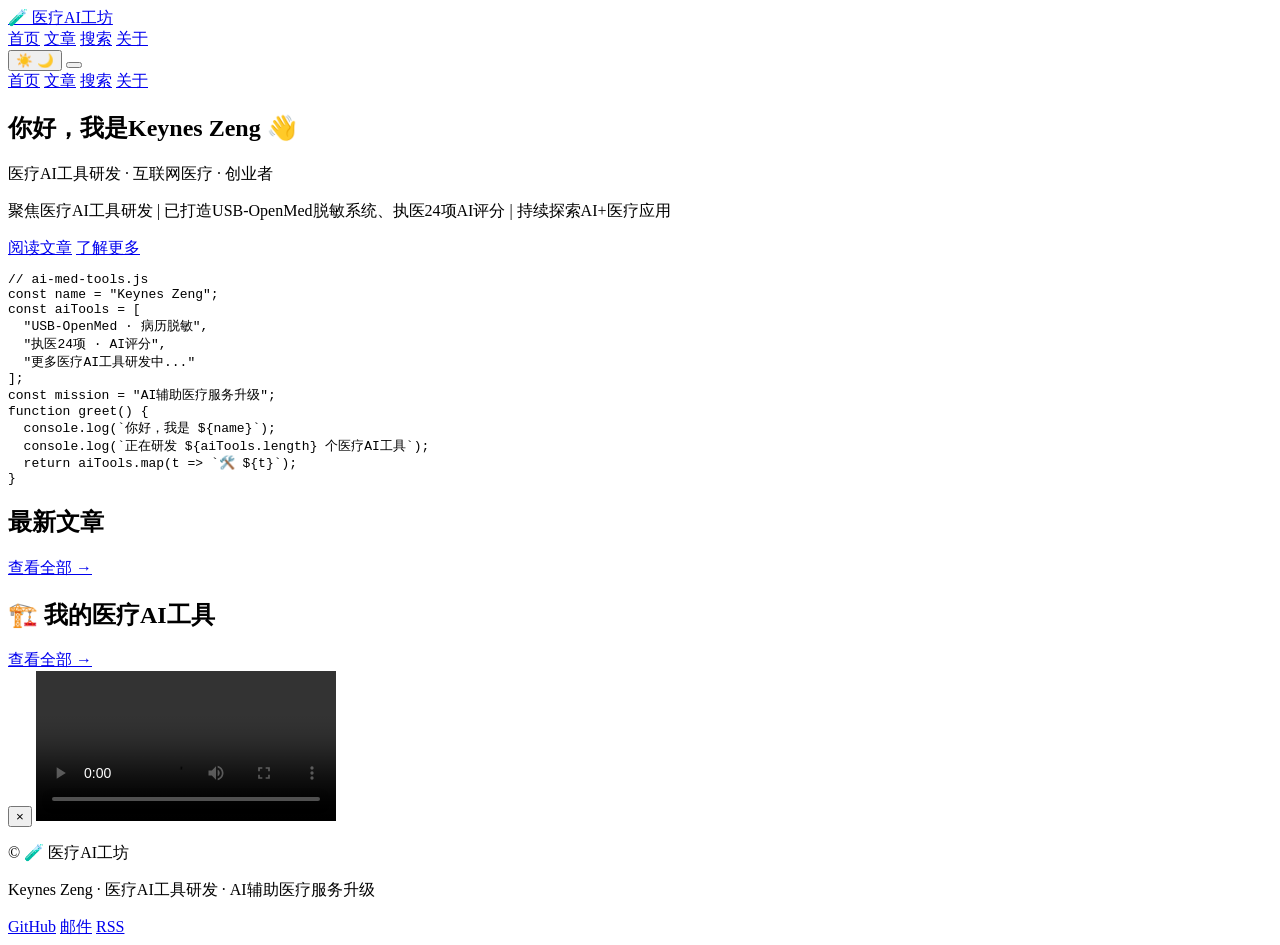
==== commit 6e56b738: "fix: 添加<base>标签解决子路径URL 404问题" ====
--- a/index.html
+++ b/index.html
@@ -2,6 +2,7 @@
 <html lang="zh-CN">
 <head>
     <meta charset="UTF-8">
+    <base href="/keyneszeng/">
     <meta name="viewport" content="width=device-width, initial-scale=1.0">
     <title>🧪 医疗AI工坊 | Keynes Zeng · 医疗AI工具研发</title>
     <meta name="description" content="Keynes Zeng 的医疗AI工具研发博客。已打造USB-OpenMed病历脱敏系统、执医24项AI评分框架，持续探索AI+医疗应用。">
